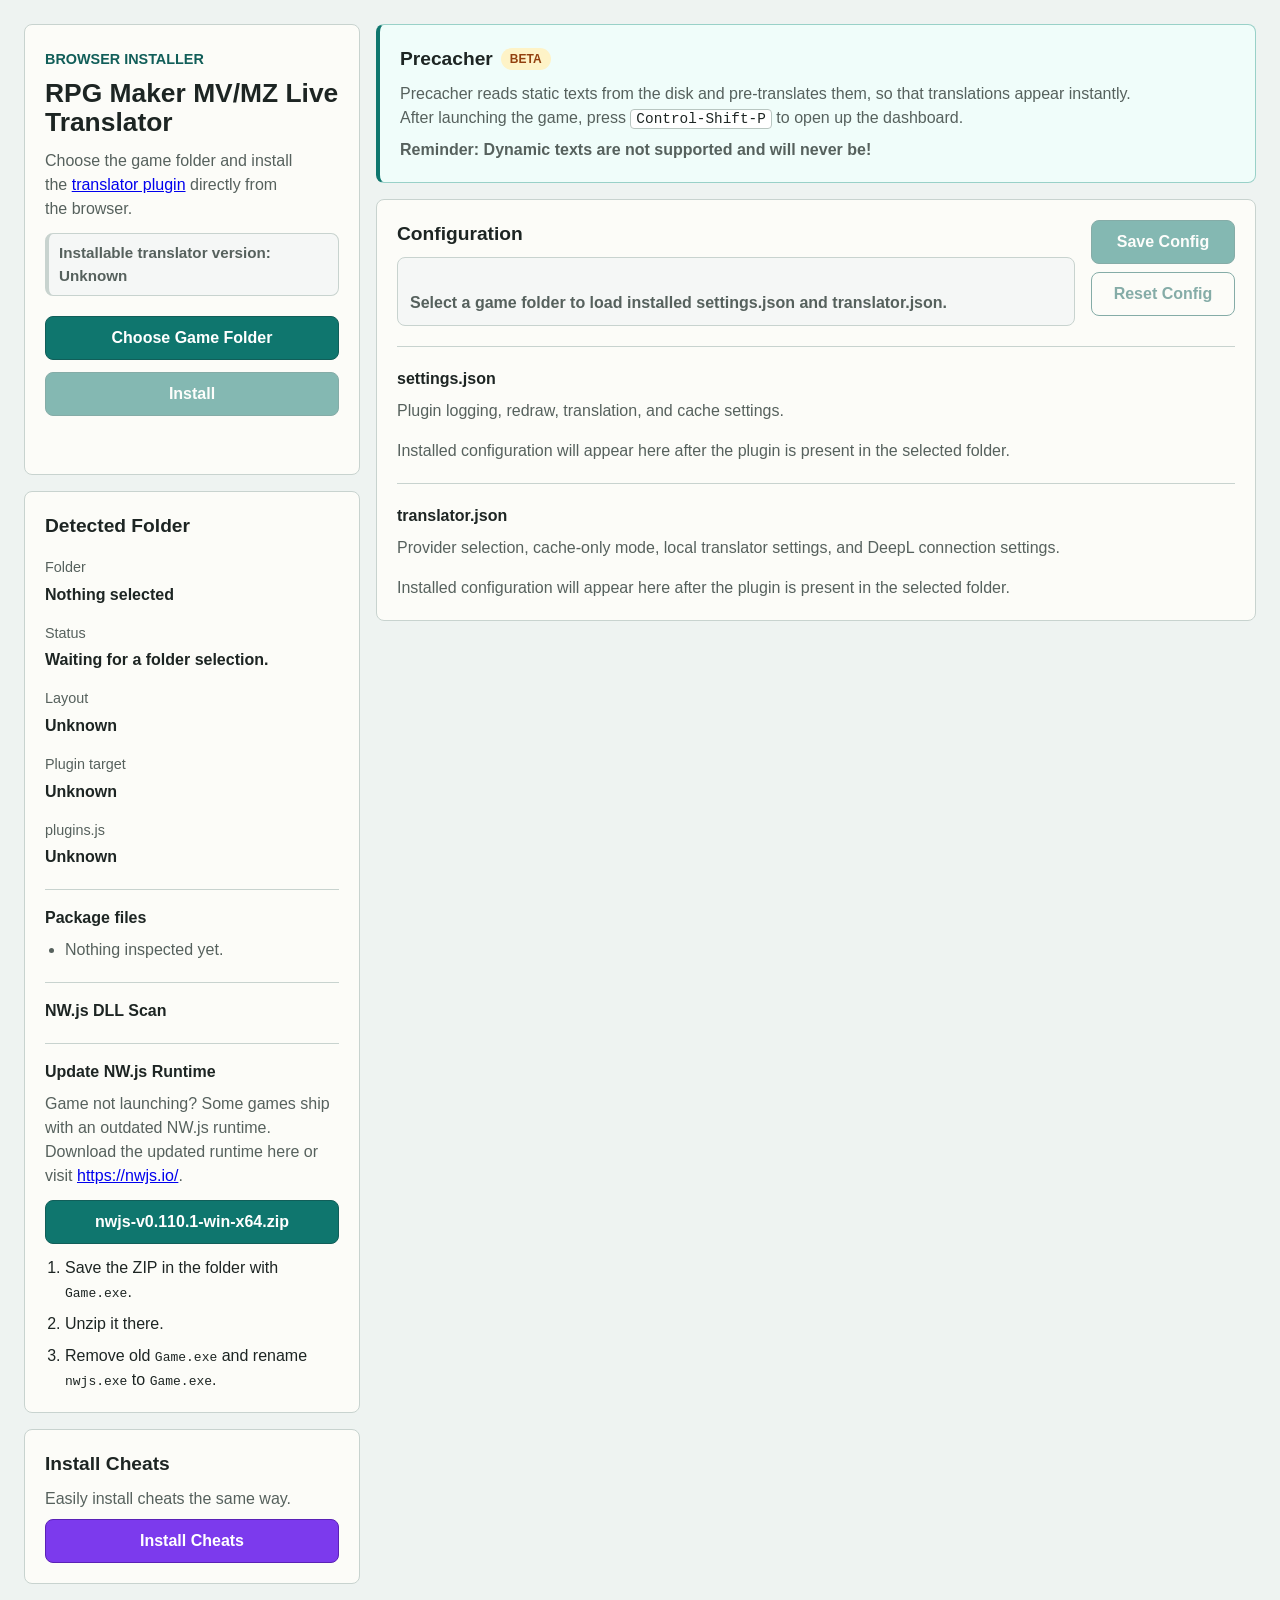
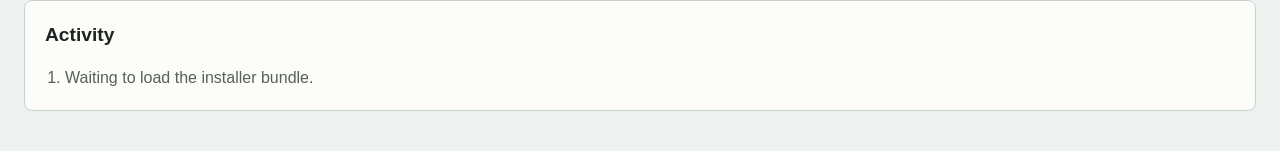
==== index.html @ 2a4865ad "better scanner panel, update descriptions" ====
<!doctype html>
<html lang="en">
  <head>
    <meta charset="utf-8">
    <meta name="viewport" content="width=device-width, initial-scale=1">
    <title data-i18n="document.title">RPG MV/MZ Live Translator Web Installer</title>
    <link rel="stylesheet" href="./styles.css">
  </head>
  <body>
    <main class="app-shell">
      <div class="layout-sidebar">
        <section class="panel primary-panel">
          <p class="eyebrow" data-i18n="page.eyebrow">Browser installer</p>
          <h1 data-i18n="page.heading">RPG Maker MV/MZ Live Translator</h1>
          <p class="intro" data-i18n-html="page.intro">
            Choose the game folder and install the
            <a
              href="https://github.com/nt7011/RPG-Maker-Live-Translator"
              target="_blank"
              rel="noopener noreferrer"
            >translator plugin</a>
            directly from the browser.
          </p>
          <p id="translator-version" class="version-note" aria-live="polite">Installable translator version: Unknown</p>
          <div class="actions">
            <button id="pick-folder-button" type="button" data-i18n="button.pickFolder" data-i18n-title="tooltip.pickFolderButton">Choose Game Folder</button>
            <button id="install-button" type="button" disabled data-i18n="button.install" data-i18n-title="tooltip.installButton">Install</button>
          </div>
          <p id="support-note" class="support-note"></p>
        </section>

        <section class="panel detected-panel">
          <h2 data-i18n="section.detectedFolder">Detected Folder</h2>
          <dl class="facts">
            <div>
              <dt data-i18n="folder.fieldName">Folder</dt>
              <dd id="folder-name">Nothing selected</dd>
            </div>
            <div>
              <dt data-i18n="folder.fieldStatus">Status</dt>
              <dd id="folder-status">Waiting for a folder selection.</dd>
            </div>
            <div>
              <dt data-i18n="folder.fieldLayout">Layout</dt>
              <dd id="folder-layout">Unknown</dd>
            </div>
            <div>
              <dt data-i18n="folder.fieldPluginTarget">Plugin target</dt>
              <dd id="plugin-target">Unknown</dd>
            </div>
            <div>
              <dt data-i18n="folder.fieldPluginsFile">plugins.js</dt>
              <dd id="plugins-file">Unknown</dd>
            </div>
          </dl>
          <div class="package-block">
            <h3 data-i18n="package.heading">Package files</h3>
            <ul id="package-list" class="package-list">
              <li data-i18n="package.noneInspected">Nothing inspected yet.</li>
            </ul>
          </div>
          <div class="package-block dll-scanner-block">
            <h3 data-i18n="scanner.heading">NW.js DLL Scan</h3>
            <div id="dll-scanner-view" class="scanner-view" aria-live="polite"></div>
          </div>
          <div class="package-block">
            <h3 data-i18n="download.heading">Update NW.js Runtime</h3>
            <p class="download-copy" data-i18n-html="download.copy">Game not launching? Some games ship with an outdated NW.js runtime. Download the updated runtime here or visit <a href="https://nwjs.io/" target="_blank" rel="noopener noreferrer">https://nwjs.io/</a>.</p>
            <p class="download-link">
              <a
                href="https://dl.nwjs.io/v0.110.1/nwjs-v0.110.1-win-x64.zip"
                target="_blank"
                rel="noopener noreferrer"
                data-i18n="download.link"
                data-i18n-title="tooltip.nwjsZipLink"
              >nwjs-v0.110.1-win-x64.zip</a>
            </p>
            <ol class="manual-steps">
              <li data-i18n-html="download.step1">Save the ZIP in the folder with <code>Game.exe</code>.</li>
              <li data-i18n="download.step2">Unzip it there.</li>
              <li data-i18n-html="download.step3">Remove old <code>Game.exe</code> and rename <code>nwjs.exe</code> to <code>Game.exe</code>.</li>
            </ol>
          </div>
        </section>

        <section class="panel cheats-panel" aria-labelledby="cheats-panel-heading">
          <h2 id="cheats-panel-heading" data-i18n="cheats.heading">Install Cheats</h2>
          <p data-i18n="cheats.copy">Easily install cheats the same way.</p>
          <p class="cheats-link">
            <a href="cheats/" data-i18n="cheats.link">Install Cheats</a>
          </p>
        </section>
      </div>

      <div class="layout-main">
        <section class="panel precacher-panel" aria-labelledby="precacher-panel-heading">
          <h2 id="precacher-panel-heading" class="precacher-panel-title">
            <span data-i18n="precacher.heading">Precacher</span>
            <span class="beta-pill" data-i18n="precacher.beta">Beta</span>
          </h2>
          <p data-i18n-html="precacher.description">Precacher reads static texts from the disk and pre-translates them, so that translations appear instantly.<br>After launching the game, press <code>Control-Shift-P</code> to open up the dashboard.</p>
          <p class="precacher-panel-warning" data-i18n="precacher.warning">Reminder: Dynamic texts are not supported and will never be!</p>
        </section>

        <section class="panel configuration-panel">
          <div class="section-heading">
            <div>
              <h2 data-i18n="section.configuration">Configuration</h2>
              <p id="config-alert" class="config-alert" role="alert"></p>
              <p id="config-status" class="section-note">
                Select a game folder to load installed settings.json and translator.json.
              </p>
            </div>
            <div class="config-actions">
              <button id="save-config-button" type="button" disabled data-i18n="button.saveConfig" data-i18n-title="tooltip.saveConfigButton">Save Config</button>
              <button id="reset-config-button" type="button" disabled data-i18n="button.resetConfig" data-i18n-title="tooltip.resetConfigButton">Reset Config</button>
            </div>
          </div>

          <section class="config-file-section" aria-labelledby="settings-config-heading">
            <h3 id="settings-config-heading">settings.json</h3>
            <p class="config-file-note" data-i18n="config.file.settings.note">Plugin logging, redraw, translation, and cache settings.</p>
            <div id="settings-config-fields" class="config-fields">
              <p class="config-empty" data-i18n="config.empty">Installed configuration will appear here after the plugin is present in the selected folder.</p>
            </div>
          </section>

          <section class="config-file-section" aria-labelledby="translator-config-heading">
            <h3 id="translator-config-heading">translator.json</h3>
            <p class="config-file-note" data-i18n="config.file.translator.note">Provider selection, cache-only mode, local translator settings, and DeepL connection settings.</p>
            <div id="translator-config-fields" class="config-fields">
              <p class="config-empty" data-i18n="config.empty">Installed configuration will appear here after the plugin is present in the selected folder.</p>
            </div>
          </section>
        </section>
      </div>

      <section class="panel activity-panel">
        <h2 data-i18n="section.activity">Activity</h2>
        <ol id="log-list" class="log-list">
          <li class="log-entry info" data-i18n="log.waitingForBundle">Waiting to load the installer bundle.</li>
        </ol>
      </section>
    </main>

    <script type="module" src="./app.mjs"></script>
  </body>
</html>
---- styles.css ----
* {
  box-sizing: border-box;
}

:root {
  color-scheme: light;
  --page-bg: #eef3f1;
  --panel-bg: #fcfcf8;
  --border: #c8d3cf;
  --text: #1d2523;
  --muted: #56615d;
  --accent: #0f766e;
  --accent-strong: #115e59;
  --warn: #b45309;
  --error: #b91c1c;
  --success: #15803d;
}

body {
  margin: 0;
  min-height: 100vh;
  background: var(--page-bg);
  color: var(--text);
  font-family: Inter, "Segoe UI", Arial, sans-serif;
  line-height: 1.5;
}

.app-shell {
  width: min(960px, calc(100vw - 32px));
  margin: 0 auto;
  padding: 24px 0 40px;
}

.layout-sidebar {
  min-width: 0;
}

.layout-main {
  min-width: 0;
}

.panel {
  background: var(--panel-bg);
  border: 1px solid var(--border);
  border-radius: 8px;
  padding: 20px;
}

.panel + .panel {
  margin-top: 16px;
}

.layout-sidebar + .panel {
  margin-top: 16px;
}

.layout-sidebar + .layout-main {
  margin-top: 16px;
}

.layout-main + .panel {
  margin-top: 16px;
}

.layout-main .panel + .panel {
  margin-top: 16px;
}

.primary-panel {
  padding-top: 24px;
}

.eyebrow {
  margin: 0 0 8px;
  color: var(--accent-strong);
  font-size: 0.9rem;
  font-weight: 700;
  text-transform: uppercase;
}

h1,
h2,
h3,
p,
dd {
  margin: 0;
}

h1 {
  font-size: clamp(1.8rem, 4vw, 2.5rem);
  line-height: 1.1;
}

h2 {
  font-size: 1.2rem;
}

h3 {
  font-size: 1rem;
  margin-bottom: 8px;
}

.intro {
  margin-top: 12px;
  color: var(--muted);
  max-width: 100%;
  text-wrap: pretty;
}

.version-note {
  display: block;
  width: 100%;
  max-width: 100%;
  margin-top: 12px;
  padding: 8px 10px;
  border: 1px solid var(--border);
  border-left-width: 4px;
  border-radius: 8px;
  background: #f5f7f6;
  color: var(--muted);
  font-size: 0.95rem;
  font-weight: 600;
  overflow-wrap: anywhere;
}

.version-note.is-neutral {
  border-color: var(--border);
  border-left-color: var(--accent);
  background: #f5f7f6;
  color: var(--muted);
}

.version-note.is-success {
  border-color: #86efac;
  border-left-color: var(--success);
  background: #f0fdf4;
  color: var(--success);
}

.version-note.is-warning {
  border-color: #fdba74;
  border-left-color: var(--warn);
  background: #fff7ed;
  color: var(--warn);
}

.actions {
  display: flex;
  flex-wrap: wrap;
  gap: 12px;
  margin-top: 20px;
}

.layout-sidebar .actions {
  flex-direction: column;
}

.layout-sidebar button,
.layout-sidebar .download-link a,
.layout-sidebar .cheats-link a {
  width: 100%;
}

button {
  min-height: 44px;
  padding: 0 16px;
  border: 1px solid var(--accent-strong);
  border-radius: 8px;
  background: var(--accent);
  color: #fff;
  font: inherit;
  font-weight: 700;
  cursor: pointer;
}

#reset-config-button {
  background: var(--panel-bg);
  color: var(--accent-strong);
}

button:hover:enabled,
button:focus-visible:enabled {
  background: var(--accent-strong);
}

#reset-config-button:hover:enabled,
#reset-config-button:focus-visible:enabled {
  color: #fff;
}

button:disabled {
  opacity: 0.5;
  cursor: not-allowed;
}

.support-note {
  min-height: 24px;
  margin-top: 14px;
  color: var(--muted);
}

.config-alert {
  display: none;
  margin-top: 8px;
  color: var(--error);
  font-weight: 600;
}

.config-alert.is-visible {
  display: block;
}

.facts {
  display: grid;
  grid-template-columns: repeat(auto-fit, minmax(220px, 1fr));
  gap: 16px;
  margin-top: 16px;
}

.facts dt {
  color: var(--muted);
  font-size: 0.9rem;
}

.facts dd {
  margin-top: 4px;
  font-weight: 600;
  overflow-wrap: anywhere;
}

.package-block {
  margin-top: 20px;
  padding-top: 16px;
  border-top: 1px solid var(--border);
}

.section-heading {
  display: flex;
  justify-content: space-between;
  gap: 16px;
  align-items: flex-start;
}

.section-heading > :first-child {
  flex: 1 1 auto;
  min-width: 0;
}

.config-actions {
  display: flex;
  flex-direction: column;
  gap: 8px;
  margin-left: auto;
  flex: 0 0 auto;
  min-width: 144px;
  align-self: flex-start;
}

.section-note {
  margin-top: 8px;
  padding: 10px 12px;
  border: 1px solid var(--border);
  border-radius: 8px;
  background: #f5f7f6;
  color: var(--muted);
  font-weight: 600;
  line-height: 1.45;
  white-space: pre-line;
}

.section-note.is-neutral {
  border-color: var(--border);
  background: #f5f7f6;
  color: var(--muted);
}

.section-note.is-warning {
  border-color: #fdba74;
  background: #fff7ed;
  color: var(--warn);
}

.section-note.is-warning.is-reinstall-save-reminder {
  border-color: #f59e0b;
  border-left: 6px solid #d97706;
  background: #fffbeb;
  box-shadow: 0 0 0 2px rgba(245, 158, 11, 0.22);
  color: #7c2d12;
}

.section-note.is-reinstall-save-reminder-flash {
  animation: config-save-reminder-flash 0.46s ease-in-out 2;
  transform-origin: center;
}

@keyframes config-save-reminder-flash {
  0%,
  100% {
    background: #fffbeb;
    box-shadow: 0 0 0 2px rgba(245, 158, 11, 0.22);
    transform: scale(1);
  }

  50% {
    background: #facc15;
    box-shadow: 0 0 0 6px rgba(217, 119, 6, 0.42);
    transform: scale(1.015);
  }
}

.section-note.is-error {
  border-color: #fca5a5;
  background: #fef2f2;
  color: var(--error);
}

.section-note.is-success {
  border-color: #86efac;
  background: #f0fdf4;
  color: var(--success);
}

.config-status-reminder {
  display: block;
  margin-top: 4px;
  color: #9a3412;
  font-weight: 800;
}

.config-file-section {
  margin-top: 20px;
  padding-top: 20px;
  border-top: 1px solid var(--border);
}

.config-file-note,
.config-empty {
  margin-top: 8px;
  color: var(--muted);
}

.config-fields {
  margin-top: 16px;
}

.precacher-panel {
  border: 1px solid #99d1c8;
  border-left: 4px solid var(--accent);
  background: #f0fdfa;
  color: var(--text);
}

.precacher-panel-title {
  display: flex;
  flex-wrap: wrap;
  gap: 8px;
  align-items: center;
  margin: 0 0 8px;
}

.beta-pill {
  display: inline-flex;
  align-items: center;
  min-height: 22px;
  padding: 2px 9px;
  border-radius: 999px;
  background: #fef3c7;
  color: #92400e;
  font-size: 0.75rem;
  font-weight: 800;
  line-height: 1;
  text-transform: uppercase;
}

.precacher-panel p {
  color: var(--muted);
}

.precacher-panel code {
  padding: 1px 5px;
  border: 1px solid #b8c6c1;
  border-radius: 4px;
  background: #fff;
  color: var(--text);
  font-family: ui-monospace, SFMono-Regular, Menlo, Consolas, monospace;
  font-size: 0.9em;
}

.precacher-panel-warning {
  margin-top: 8px;
  color: #7c2d12;
  font-weight: 800;
}

.config-fields.is-locked {
  opacity: 0.78;
}

.config-fields.is-locked input,
.config-fields.is-locked textarea {
  cursor: not-allowed;
}

.config-group + .config-group {
  margin-top: 20px;
}

.config-group-title {
  margin-bottom: 12px;
  text-transform: capitalize;
}

.config-group-note {
  margin-bottom: 12px;
  color: var(--muted);
  font-size: 0.95rem;
}

.config-field-grid {
  display: grid;
  grid-template-columns: repeat(auto-fit, minmax(240px, 1fr));
  gap: 12px;
}

@media (min-width: 760px) {
  .local-settings-grid {
    grid-template-columns: repeat(5, minmax(0, 1fr));
    align-items: start;
  }

  .local-settings-grid > .config-field {
    min-width: 0;
  }

  .local-settings-grid .config-field--settings-local-address,
  .local-settings-grid .config-field--settings-local-model {
    grid-column: span 2;
  }

  .local-settings-grid .config-field--settings-local-system-prompt {
    grid-column: 1 / -1;
  }

  .local-settings-grid .config-field--settings-local-system-prompt textarea {
    min-height: 144px;
  }
}

.config-toggle-grid {
  display: flex;
  flex-wrap: wrap;
  gap: 12px;
  align-items: flex-start;
}

.config-field {
  display: flex;
  flex-direction: column;
  gap: 8px;
}

.config-field.checkbox-field {
  width: fit-content;
  max-width: 34rem;
}

.config-field-description {
  color: var(--muted);
  font-size: 0.95rem;
}

.config-field-error {
  color: var(--error);
  font-size: 0.95rem;
}

.config-label,
.config-toggle-option,
.config-checkbox {
  font-weight: 600;
}

.config-label code,
.config-toggle-option code,
.config-checkbox code {
  font-family: ui-monospace, SFMono-Regular, Menlo, Consolas, monospace;
  overflow-wrap: anywhere;
}

.config-toggle-option,
.config-checkbox {
  display: flex;
  align-items: center;
  gap: 10px;
  min-height: 44px;
  width: fit-content;
}

.config-toggle-option code {
  white-space: nowrap;
  overflow-wrap: normal;
}

.config-toggle-option input,
.config-checkbox input {
  width: 18px;
  height: 18px;
  margin: 0;
}

.config-radio-group {
  display: flex;
  flex-wrap: wrap;
  gap: 12px;
}

.config-radio-option {
  display: inline-flex;
  align-items: center;
  gap: 10px;
  min-height: 44px;
  font-weight: 600;
}

.config-radio-option input {
  width: 18px;
  height: 18px;
  margin: 0;
}

.config-field input,
.config-field textarea {
  width: 100%;
  min-height: 44px;
  padding: 10px 12px;
  border: 1px solid var(--border);
  border-radius: 8px;
  background: #fff;
  color: var(--text);
  font: inherit;
}

.config-field textarea {
  min-height: 96px;
  resize: vertical;
}

.config-field input:focus,
.config-field textarea:focus {
  outline: 2px solid color-mix(in srgb, var(--accent) 40%, transparent);
  outline-offset: 1px;
}

.config-field input[aria-invalid="true"] {
  border-color: var(--error);
}

.package-list,
.scanner-list,
.log-list,
.manual-steps {
  margin: 0;
  padding-left: 20px;
}

.package-list,
.scanner-list {
  color: var(--muted);
}

.package-list li + li,
.scanner-list li + li,
.log-list li + li,
.manual-steps li + li {
  margin-top: 8px;
}

.scanner-status {
  margin-bottom: 0;
}

.scanner-details {
  margin-top: 8px;
  padding: 10px 12px;
  border: 1px solid var(--border);
  border-radius: 8px;
  background: #f5f7f6;
  color: var(--muted);
}

.scanner-details.is-success {
  border-color: #86efac;
  background: #f0fdf4;
}

.scanner-details.is-warning {
  border-color: #fdba74;
  background: #fff7ed;
}

.scanner-details summary,
.scanner-static-heading {
  color: var(--text);
  overflow-wrap: anywhere;
}

.scanner-details.is-success summary {
  cursor: pointer;
  color: var(--success);
}

.scanner-details.is-warning .scanner-static-heading,
.scanner-detected-warning {
  color: var(--warn);
}

.scanner-details[open] summary {
  margin-bottom: 8px;
}

.scanner-static-heading {
  margin-bottom: 8px;
}

.scanner-meta,
.scanner-detail-note,
.scanner-detected-warning {
  margin-bottom: 8px;
  font-size: 0.95rem;
}

.scanner-detected-warning {
}

.scanner-list {
  max-height: 260px;
  overflow: auto;
}

.scanner-entry {
  overflow-wrap: anywhere;
}

.scanner-entry.is-allowed {
  color: var(--success);
}

.scanner-entry.is-unknown {
  color: var(--warn);
}

.scanner-entry.is-error {
  color: var(--error);
}

.log-list {
  margin-top: 16px;
}

.log-entry.info {
  color: var(--muted);
}

.log-entry.warning {
  color: var(--warn);
}

.log-entry.error {
  color: var(--error);
}

.log-entry.success {
  color: var(--success);
}

.cheats-panel p {
  margin-top: 8px;
  color: var(--muted);
}

.cheats-link {
  margin-top: 16px;
}

.download-copy {
  margin-bottom: 12px;
  color: var(--muted);
}

.download-link {
  margin-bottom: 12px;
}

.download-link a,
.cheats-link a {
  display: inline-flex;
  align-items: center;
  justify-content: center;
  min-height: 44px;
  padding: 0 16px;
  border: 1px solid var(--accent-strong);
  border-radius: 8px;
  background: var(--accent);
  color: #fff;
  font-weight: 700;
  text-decoration: none;
}

.cheats-link a {
  border-color: #5b21b6;
  background: #7c3aed;
}

.download-link a:hover,
.download-link a:focus-visible,
.cheats-link a:hover,
.cheats-link a:focus-visible {
  background: var(--accent-strong);
}

.cheats-link a:hover,
.cheats-link a:focus-visible {
  background: #5b21b6;
}

@media (max-width: 640px) {
  .app-shell {
    width: min(100vw - 20px, 960px);
    padding-top: 12px;
  }

  .panel {
    padding: 16px;
  }

  .actions {
    flex-direction: column;
  }

  button {
    width: 100%;
  }

  .section-heading {
    flex-direction: column;
  }

  .config-actions {
    width: 100%;
    flex-direction: column;
  }

  .config-actions button {
    width: 100%;
  }

  .download-link a,
  .cheats-link a {
    width: 100%;
  }
}

@media (min-width: 1180px) {
  .app-shell {
    width: min(1400px, calc(100vw - 48px));
    display: grid;
    grid-template-columns: 336px minmax(0, 1fr);
    gap: 16px;
    align-items: stretch;
  }

  .app-shell > .layout-sidebar + .layout-main,
  .app-shell > .layout-main + .panel,
  .app-shell > .panel + .panel {
    margin-top: 0;
  }

  .layout-sidebar {
    display: flex;
    flex-direction: column;
    align-self: stretch;
  }

  .detected-panel {
    flex: 1 1 auto;
  }

  .layout-main {
    grid-column: 2;
    min-width: 0;
  }

  .configuration-panel {
    min-width: 0;
  }

  .activity-panel {
    grid-column: 1 / -1;
  }

  .layout-sidebar h1 {
    font-size: 1.65rem;
  }
}
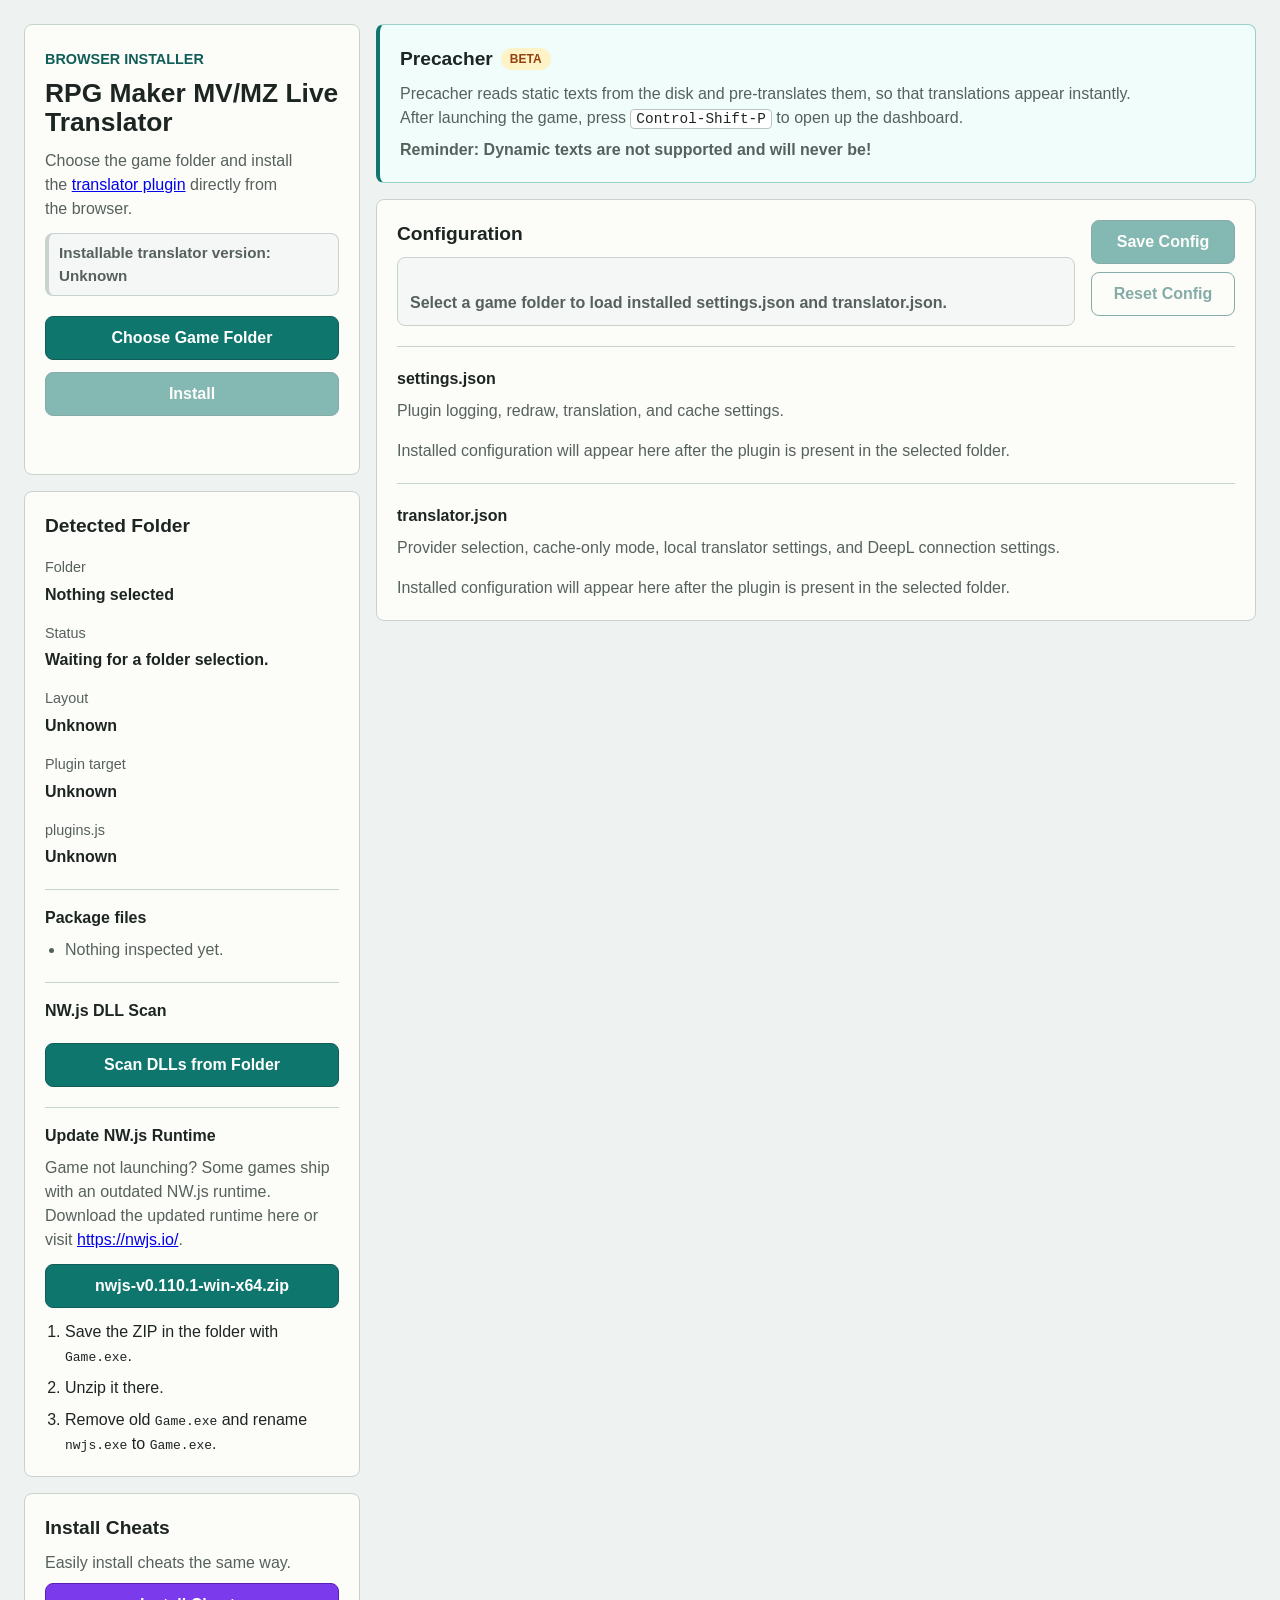
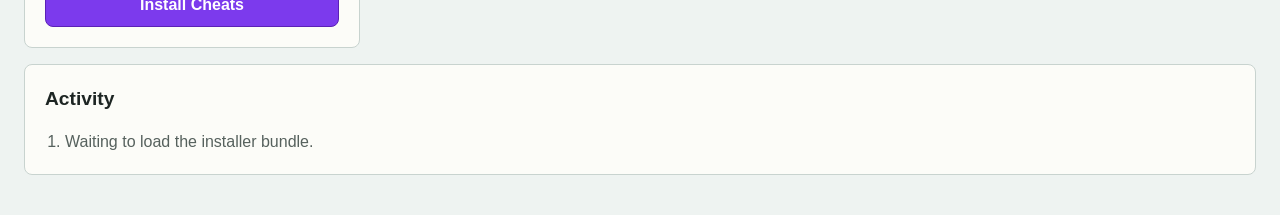
==== commit 9c763952: "allow scanning of DLL files via read-only path when main the file picker isn't filled" ====
--- a/index.html
+++ b/index.html
@@ -62,6 +62,8 @@
           <div class="package-block dll-scanner-block">
             <h3 data-i18n="scanner.heading">NW.js DLL Scan</h3>
             <div id="dll-scanner-view" class="scanner-view" aria-live="polite"></div>
+            <button id="scan-dll-folder-button" class="scanner-action-button" type="button" data-i18n="button.scanDllFolder" data-i18n-title="tooltip.scanDllFolderButton">Scan DLLs from Folder</button>
+            <input id="scan-dll-folder-input" class="visually-hidden" type="file" webkitdirectory multiple>
           </div>
           <div class="package-block">
             <h3 data-i18n="download.heading">Update NW.js Runtime</h3>
--- a/styles.css
+++ b/styles.css
@@ -193,6 +193,18 @@
   cursor: not-allowed;
 }
 
+.visually-hidden {
+  position: absolute;
+  width: 1px;
+  height: 1px;
+  padding: 0;
+  margin: -1px;
+  border: 0;
+  overflow: hidden;
+  clip: rect(0 0 0 0);
+  white-space: nowrap;
+}
+
 .support-note {
   min-height: 24px;
   margin-top: 14px;
@@ -577,6 +589,10 @@
 
 .scanner-status {
   margin-bottom: 0;
+}
+
+.scanner-action-button {
+  margin-top: 12px;
 }
 
 .scanner-details {
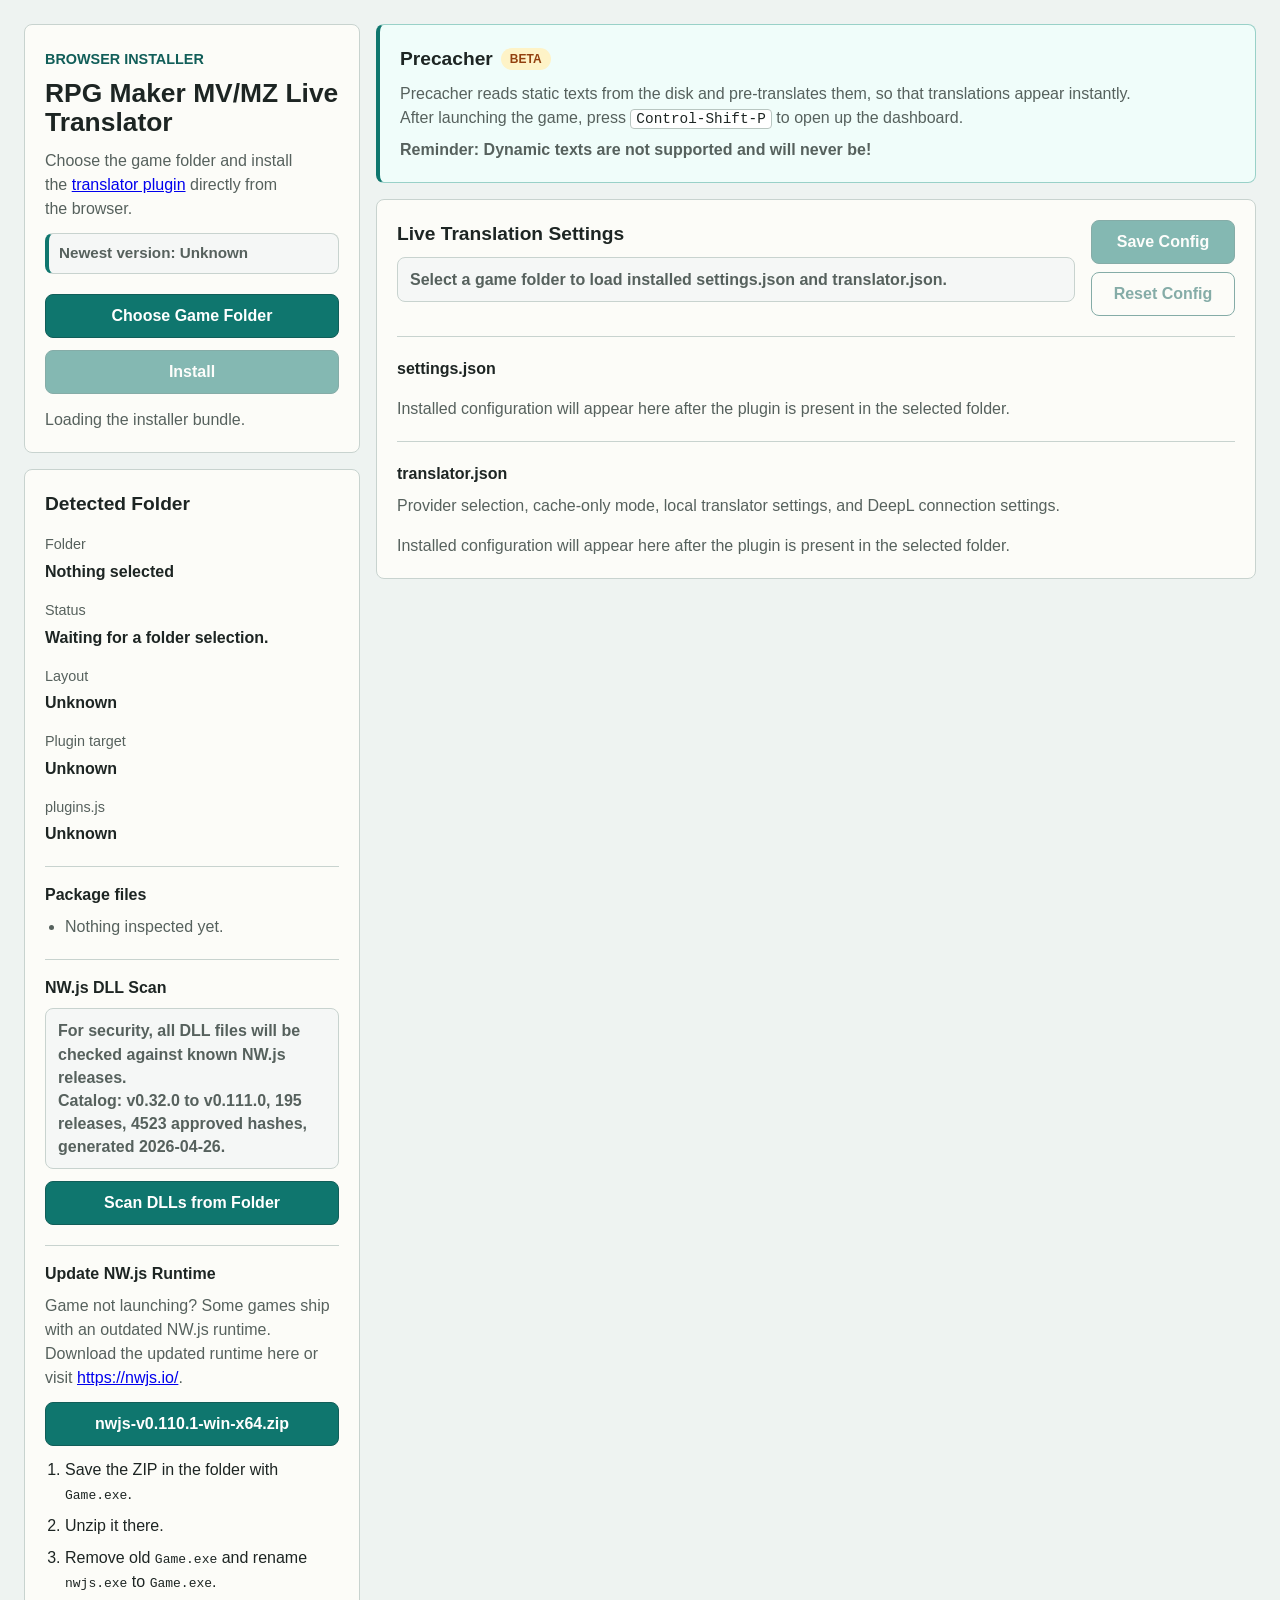
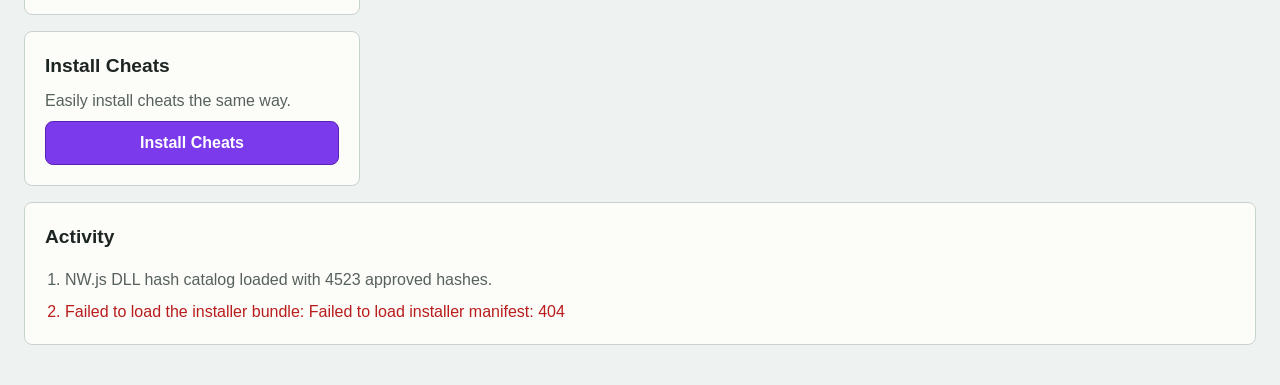
==== commit 3e6b9b86: "add checkUpdates checkbox" ====
--- a/index.html
+++ b/index.html
@@ -121,7 +121,6 @@
 
           <section class="config-file-section" aria-labelledby="settings-config-heading">
             <h3 id="settings-config-heading">settings.json</h3>
-            <p class="config-file-note" data-i18n="config.file.settings.note">Plugin logging, redraw, translation, and cache settings.</p>
             <div id="settings-config-fields" class="config-fields">
               <p class="config-empty" data-i18n="config.empty">Installed configuration will appear here after the plugin is present in the selected folder.</p>
             </div>
--- a/styles.css
+++ b/styles.css
@@ -476,6 +476,11 @@
   max-width: 34rem;
 }
 
+.config-field.checkbox-field.config-field--checkupdates {
+  flex: 1 1 100%;
+  max-width: none;
+}
+
 .config-field-description {
   color: var(--muted);
   font-size: 0.95rem;
@@ -563,8 +568,39 @@
   outline-offset: 1px;
 }
 
-.config-field input[aria-invalid="true"] {
+.config-field input[aria-invalid="true"],
+.config-field textarea[aria-invalid="true"] {
   border-color: var(--error);
+}
+
+.config-regex-editor {
+  margin-top: 12px;
+}
+
+.config-regex-editor textarea {
+  min-height: 132px;
+  font-family: ui-monospace, SFMono-Regular, Menlo, Consolas, monospace;
+  font-size: 0.95rem;
+}
+
+.config-regex-feedback {
+  min-height: 1.3em;
+}
+
+.config-regex-summary {
+  color: var(--muted);
+  font-size: 0.95rem;
+}
+
+.config-regex-error-list {
+  margin: 0;
+  padding-left: 20px;
+  color: var(--error);
+  font-size: 0.95rem;
+}
+
+.config-regex-error-list li + li {
+  margin-top: 4px;
 }
 
 .package-list,
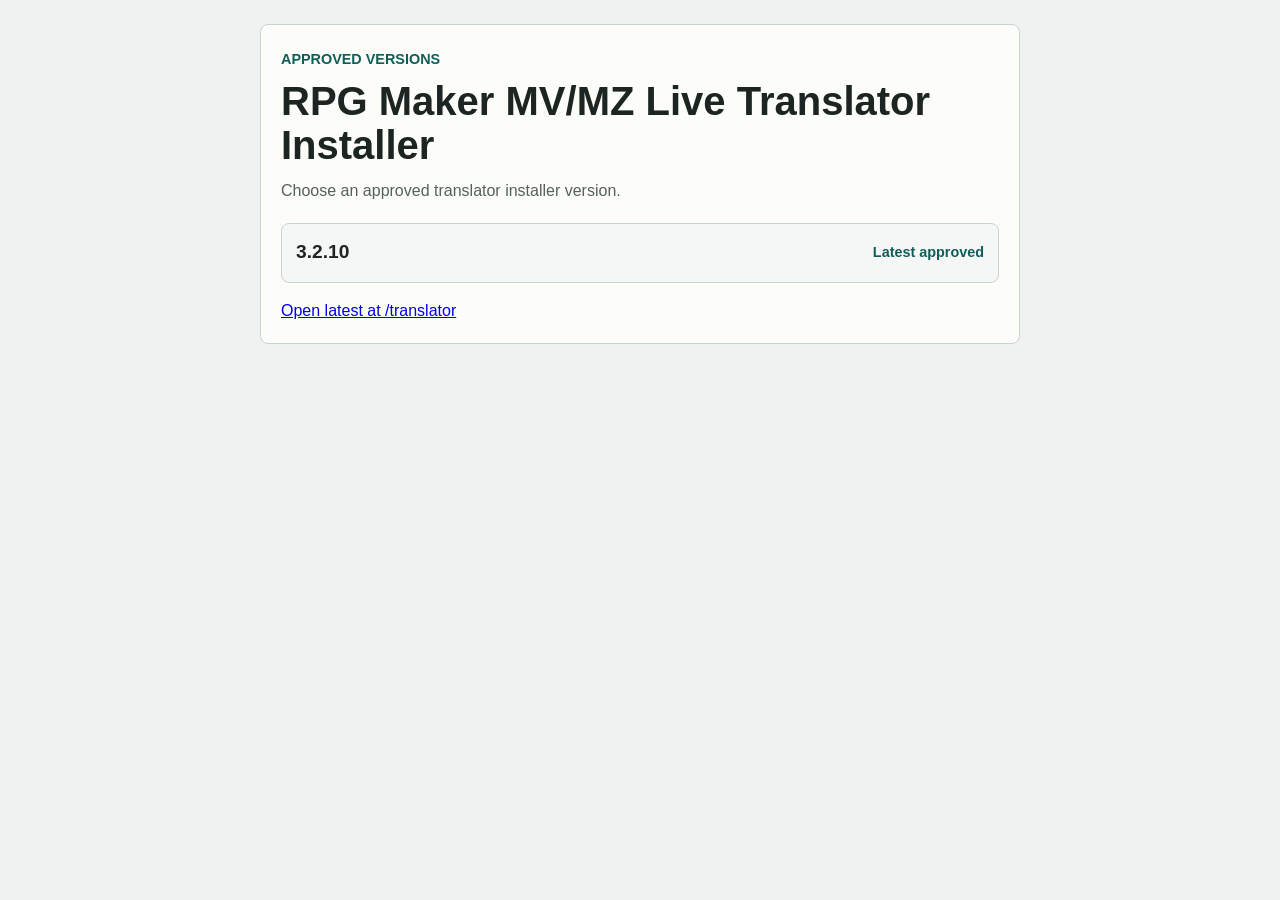
==== commit 48019b4c: "initial restructuring" ====
--- a/index.html
+++ b/index.html
@@ -3,147 +3,27 @@
   <head>
     <meta charset="utf-8">
     <meta name="viewport" content="width=device-width, initial-scale=1">
-    <title data-i18n="document.title">RPG MV/MZ Live Translator Web Installer</title>
+    <title>RPG MV/MZ Live Translator Installer Versions</title>
     <link rel="stylesheet" href="./styles.css">
   </head>
   <body>
-    <main class="app-shell">
-      <div class="layout-sidebar">
-        <section class="panel primary-panel">
-          <p class="eyebrow" data-i18n="page.eyebrow">Browser installer</p>
-          <h1 data-i18n="page.heading">RPG Maker MV/MZ Live Translator</h1>
-          <p class="intro" data-i18n-html="page.intro">
-            Choose the game folder and install the
-            <a
-              href="https://github.com/nt7011/RPG-Maker-Live-Translator"
-              target="_blank"
-              rel="noopener noreferrer"
-            >translator plugin</a>
-            directly from the browser.
-          </p>
-          <p id="translator-version" class="version-note" aria-live="polite">Installable translator version: Unknown</p>
-          <div class="actions">
-            <button id="pick-folder-button" type="button" data-i18n="button.pickFolder" data-i18n-title="tooltip.pickFolderButton">Choose Game Folder</button>
-            <button id="install-button" type="button" disabled data-i18n="button.install" data-i18n-title="tooltip.installButton">Install</button>
-          </div>
-          <p id="support-note" class="support-note"></p>
-        </section>
-
-        <section class="panel detected-panel">
-          <h2 data-i18n="section.detectedFolder">Detected Folder</h2>
-          <dl class="facts">
-            <div>
-              <dt data-i18n="folder.fieldName">Folder</dt>
-              <dd id="folder-name">Nothing selected</dd>
-            </div>
-            <div>
-              <dt data-i18n="folder.fieldStatus">Status</dt>
-              <dd id="folder-status">Waiting for a folder selection.</dd>
-            </div>
-            <div>
-              <dt data-i18n="folder.fieldLayout">Layout</dt>
-              <dd id="folder-layout">Unknown</dd>
-            </div>
-            <div>
-              <dt data-i18n="folder.fieldPluginTarget">Plugin target</dt>
-              <dd id="plugin-target">Unknown</dd>
-            </div>
-            <div>
-              <dt data-i18n="folder.fieldPluginsFile">plugins.js</dt>
-              <dd id="plugins-file">Unknown</dd>
-            </div>
-          </dl>
-          <div class="package-block">
-            <h3 data-i18n="package.heading">Package files</h3>
-            <ul id="package-list" class="package-list">
-              <li data-i18n="package.noneInspected">Nothing inspected yet.</li>
-            </ul>
-          </div>
-          <div class="package-block dll-scanner-block">
-            <h3 data-i18n="scanner.heading">NW.js DLL Scan</h3>
-            <div id="dll-scanner-view" class="scanner-view" aria-live="polite"></div>
-            <button id="scan-dll-folder-button" class="scanner-action-button" type="button" data-i18n="button.scanDllFolder" data-i18n-title="tooltip.scanDllFolderButton">Scan DLLs from Folder</button>
-            <input id="scan-dll-folder-input" class="visually-hidden" type="file" webkitdirectory multiple>
-          </div>
-          <div class="package-block">
-            <h3 data-i18n="download.heading">Update NW.js Runtime</h3>
-            <p class="download-copy" data-i18n-html="download.copy">Game not launching? Some games ship with an outdated NW.js runtime. Download the updated runtime here or visit <a href="https://nwjs.io/" target="_blank" rel="noopener noreferrer">https://nwjs.io/</a>.</p>
-            <p class="download-link">
-              <a
-                href="https://dl.nwjs.io/v0.110.1/nwjs-v0.110.1-win-x64.zip"
-                target="_blank"
-                rel="noopener noreferrer"
-                data-i18n="download.link"
-                data-i18n-title="tooltip.nwjsZipLink"
-              >nwjs-v0.110.1-win-x64.zip</a>
-            </p>
-            <ol class="manual-steps">
-              <li data-i18n-html="download.step1">Save the ZIP in the folder with <code>Game.exe</code>.</li>
-              <li data-i18n="download.step2">Unzip it there.</li>
-              <li data-i18n-html="download.step3">Remove old <code>Game.exe</code> and rename <code>nwjs.exe</code> to <code>Game.exe</code>.</li>
-            </ol>
-          </div>
-        </section>
-
-        <section class="panel cheats-panel" aria-labelledby="cheats-panel-heading">
-          <h2 id="cheats-panel-heading" data-i18n="cheats.heading">Install Cheats</h2>
-          <p data-i18n="cheats.copy">Easily install cheats the same way.</p>
-          <p class="cheats-link">
-            <a href="cheats/" data-i18n="cheats.link">Install Cheats</a>
-          </p>
-        </section>
-      </div>
-
-      <div class="layout-main">
-        <section class="panel precacher-panel" aria-labelledby="precacher-panel-heading">
-          <h2 id="precacher-panel-heading" class="precacher-panel-title">
-            <span data-i18n="precacher.heading">Precacher</span>
-            <span class="beta-pill" data-i18n="precacher.beta">Beta</span>
-          </h2>
-          <p data-i18n-html="precacher.description">Precacher reads static texts from the disk and pre-translates them, so that translations appear instantly.<br>After launching the game, press <code>Control-Shift-P</code> to open up the dashboard.</p>
-          <p class="precacher-panel-warning" data-i18n="precacher.warning">Reminder: Dynamic texts are not supported and will never be!</p>
-        </section>
-
-        <section class="panel configuration-panel">
-          <div class="section-heading">
-            <div>
-              <h2 data-i18n="section.configuration">Configuration</h2>
-              <p id="config-alert" class="config-alert" role="alert"></p>
-              <p id="config-status" class="section-note">
-                Select a game folder to load installed settings.json and translator.json.
-              </p>
-            </div>
-            <div class="config-actions">
-              <button id="save-config-button" type="button" disabled data-i18n="button.saveConfig" data-i18n-title="tooltip.saveConfigButton">Save Config</button>
-              <button id="reset-config-button" type="button" disabled data-i18n="button.resetConfig" data-i18n-title="tooltip.resetConfigButton">Reset Config</button>
-            </div>
-          </div>
-
-          <section class="config-file-section" aria-labelledby="settings-config-heading">
-            <h3 id="settings-config-heading">settings.json</h3>
-            <div id="settings-config-fields" class="config-fields">
-              <p class="config-empty" data-i18n="config.empty">Installed configuration will appear here after the plugin is present in the selected folder.</p>
-            </div>
-          </section>
-
-          <section class="config-file-section" aria-labelledby="translator-config-heading">
-            <h3 id="translator-config-heading">translator.json</h3>
-            <p class="config-file-note" data-i18n="config.file.translator.note">Provider selection, cache-only mode, local translator settings, and DeepL connection settings.</p>
-            <div id="translator-config-fields" class="config-fields">
-              <p class="config-empty" data-i18n="config.empty">Installed configuration will appear here after the plugin is present in the selected folder.</p>
-            </div>
-          </section>
-        </section>
-      </div>
-
-      <section class="panel activity-panel">
-        <h2 data-i18n="section.activity">Activity</h2>
-        <ol id="log-list" class="log-list">
-          <li class="log-entry info" data-i18n="log.waitingForBundle">Waiting to load the installer bundle.</li>
-        </ol>
+    <main class="app-shell version-index-shell">
+      <section class="panel version-index-panel">
+        <p class="eyebrow">Approved versions</p>
+        <h1>RPG Maker MV/MZ Live Translator Installer</h1>
+        <p class="intro">Choose an approved translator installer version.</p>
+        <ul class="version-index-list" aria-label="Approved translator installer versions">
+          <li>
+            <a class="version-index-link" href="translator/3.2.10/">
+              <span class="version-index-version">3.2.10</span>
+              <span class="version-index-meta">Latest approved</span>
+            </a>
+          </li>
+        </ul>
+        <p class="version-index-alias">
+          <a href="translator/">Open latest at /translator</a>
+        </p>
       </section>
     </main>
-
-    <script type="module" src="./app.mjs"></script>
   </body>
 </html>
--- a/styles.css
+++ b/styles.css
@@ -142,6 +142,59 @@
   border-left-color: var(--warn);
   background: #fff7ed;
   color: var(--warn);
+}
+
+.version-index-shell {
+  width: min(760px, calc(100vw - 32px));
+}
+
+.version-index-panel {
+  padding-top: 24px;
+}
+
+.version-index-list {
+  display: grid;
+  gap: 12px;
+  margin: 20px 0 0;
+  padding: 0;
+  list-style: none;
+}
+
+.version-index-link {
+  display: grid;
+  grid-template-columns: minmax(0, 1fr) auto;
+  gap: 12px;
+  align-items: center;
+  min-height: 60px;
+  padding: 12px 14px;
+  border: 1px solid var(--border);
+  border-radius: 8px;
+  background: #f5f7f6;
+  color: var(--text);
+  text-decoration: none;
+}
+
+.version-index-link:hover,
+.version-index-link:focus-visible {
+  border-color: var(--accent-strong);
+  outline: none;
+}
+
+.version-index-version {
+  font-size: 1.2rem;
+  font-weight: 800;
+}
+
+.version-index-meta {
+  color: var(--accent-strong);
+  font-size: 0.9rem;
+  font-weight: 700;
+  text-align: right;
+}
+
+.version-index-alias {
+  margin-top: 16px;
+  color: var(--muted);
 }
 
 .actions {
@@ -785,6 +838,14 @@
     padding: 16px;
   }
 
+  .version-index-link {
+    grid-template-columns: 1fr;
+  }
+
+  .version-index-meta {
+    text-align: left;
+  }
+
   .actions {
     flex-direction: column;
   }
@@ -853,4 +914,9 @@
   .layout-sidebar h1 {
     font-size: 1.65rem;
   }
-}
+
+  .version-index-shell {
+    display: block;
+    width: min(760px, calc(100vw - 48px));
+  }
+}
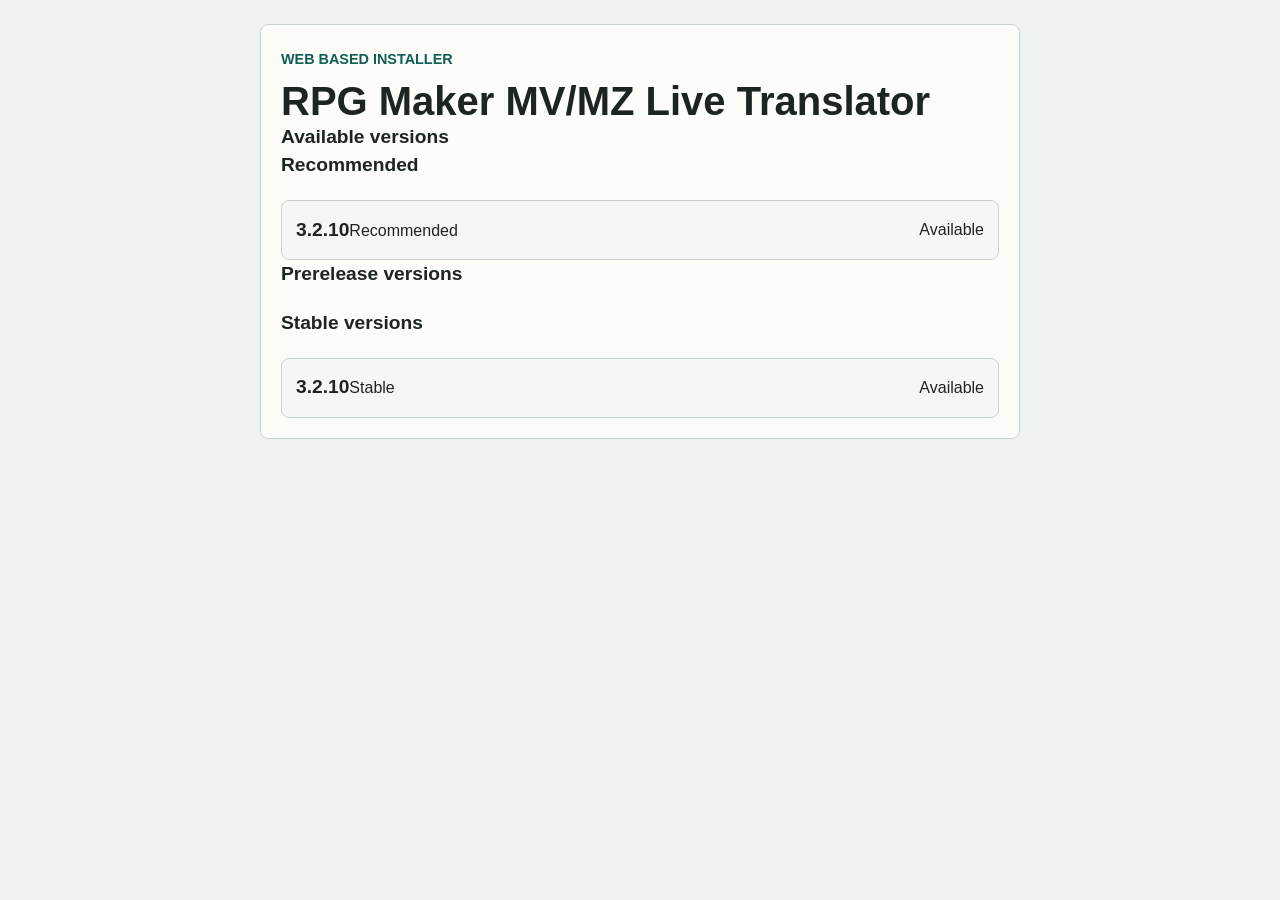
==== commit 9ace5195: "dynamically avail the versions" ====
--- a/index.html
+++ b/index.html
@@ -9,21 +9,12 @@
   <body>
     <main class="app-shell version-index-shell">
       <section class="panel version-index-panel">
-        <p class="eyebrow">Approved versions</p>
-        <h1>RPG Maker MV/MZ Live Translator Installer</h1>
-        <p class="intro">Choose an approved translator installer version.</p>
-        <ul class="version-index-list" aria-label="Approved translator installer versions">
-          <li>
-            <a class="version-index-link" href="translator/3.2.10/">
-              <span class="version-index-version">3.2.10</span>
-              <span class="version-index-meta">Latest approved</span>
-            </a>
-          </li>
-        </ul>
-        <p class="version-index-alias">
-          <a href="translator/">Open latest at /translator</a>
-        </p>
+        <p class="eyebrow" data-version-i18n="page.eyebrow">Web based installer</p>
+        <h1 data-version-i18n="page.heading">RPG Maker MV/MZ Live Translator</h1>
+        <h2 class="version-index-heading" data-version-i18n="versions.heading">Available versions</h2>
+        <div id="version-index-sections" class="version-index-sections"></div>
       </section>
     </main>
+    <script type="module" src="./version-index.mjs"></script>
   </body>
 </html>
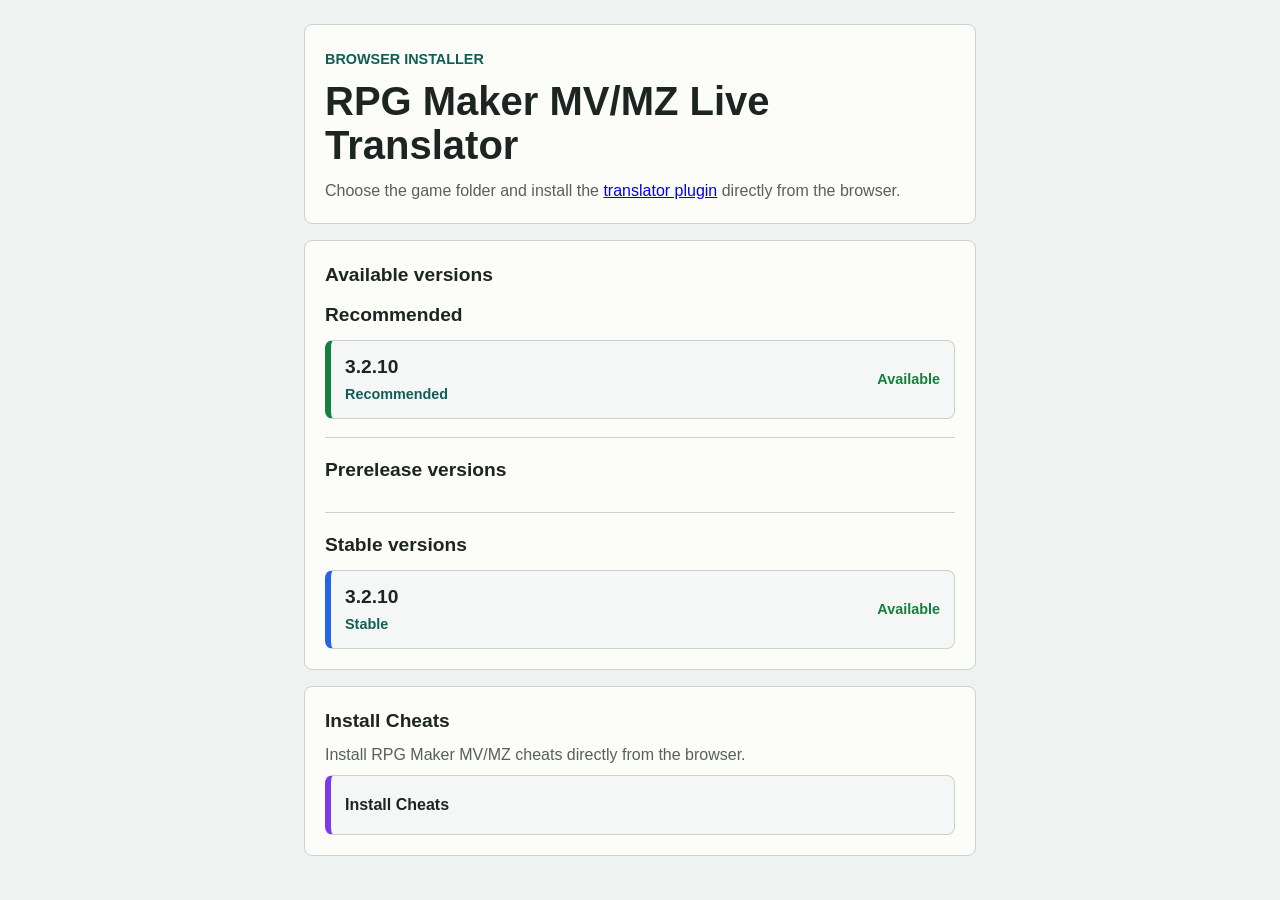
==== commit d1aa4189: "beautify the main page and add a panel for cheats" ====
--- a/index.html
+++ b/index.html
@@ -8,11 +8,31 @@
   </head>
   <body>
     <main class="app-shell version-index-shell">
-      <section class="panel version-index-panel">
-        <p class="eyebrow" data-version-i18n="page.eyebrow">Web based installer</p>
+      <section class="panel primary-panel">
+        <p class="eyebrow" data-version-i18n="page.eyebrow">Browser installer</p>
         <h1 data-version-i18n="page.heading">RPG Maker MV/MZ Live Translator</h1>
+        <p class="intro" data-version-i18n-html="page.intro">
+          Choose the game folder and install the
+          <a
+            href="https://github.com/nt7011/RPG-Maker-Live-Translator"
+            target="_blank"
+            rel="noopener noreferrer"
+          >translator plugin</a>
+          directly from the browser.
+        </p>
+      </section>
+
+      <section class="panel version-index-content" aria-labelledby="version-index-heading">
         <h2 class="version-index-heading" data-version-i18n="versions.heading">Available versions</h2>
         <div id="version-index-sections" class="version-index-sections"></div>
+      </section>
+
+      <section class="panel cheats-panel" aria-labelledby="cheats-panel-heading">
+        <h2 id="cheats-panel-heading" data-version-i18n="cheats.heading">Install Cheats</h2>
+        <p data-version-i18n="cheats.copy">Install RPG Maker MV/MZ cheats directly from the browser.</p>
+        <p class="cheats-link">
+          <a href="./cheats/" data-version-i18n="cheats.link">Install Cheats</a>
+        </p>
       </section>
     </main>
     <script type="module" src="./version-index.mjs"></script>
--- a/styles.css
+++ b/styles.css
@@ -14,6 +14,8 @@
   --warn: #b45309;
   --error: #b91c1c;
   --success: #15803d;
+  --prerelease: #db2777;
+  --stable: #2563eb;
 }
 
 body {
@@ -144,18 +146,28 @@
   color: var(--warn);
 }
 
+.version-index-heading {
+  margin: 0;
+}
+
 .version-index-shell {
-  width: min(760px, calc(100vw - 32px));
-}
-
-.version-index-panel {
-  padding-top: 24px;
+  width: min(672px, calc(100vw - 32px));
+}
+
+.version-index-sections {
+  margin-top: 12px;
+}
+
+.version-index-section + .version-index-section {
+  margin-top: 18px;
+  padding-top: 18px;
+  border-top: 1px solid var(--border);
 }
 
 .version-index-list {
   display: grid;
   gap: 12px;
-  margin: 20px 0 0;
+  margin: 10px 0 0;
   padding: 0;
   list-style: none;
 }
@@ -168,33 +180,98 @@
   min-height: 60px;
   padding: 12px 14px;
   border: 1px solid var(--border);
+  border-left-width: 6px;
   border-radius: 8px;
   background: #f5f7f6;
   color: var(--text);
   text-decoration: none;
 }
 
-.version-index-link:hover,
-.version-index-link:focus-visible {
+.version-index-link:not(.is-unavailable):hover,
+.version-index-link:not(.is-unavailable):focus-visible {
   border-color: var(--accent-strong);
   outline: none;
+}
+
+.version-index-link.is-unavailable {
+  background: #eef0ee;
+  color: var(--muted);
+  cursor: not-allowed;
+  opacity: 0.72;
+}
+
+.version-index-link.is-category-recommended,
+.version-index-link.is-category-recommended:not(.is-unavailable):hover,
+.version-index-link.is-category-recommended:not(.is-unavailable):focus-visible {
+  border-left-color: var(--success);
+}
+
+.version-index-link.is-category-recommendedBeta,
+.version-index-link.is-category-recommendedBeta:not(.is-unavailable):hover,
+.version-index-link.is-category-recommendedBeta:not(.is-unavailable):focus-visible,
+.version-index-link.is-category-prerelease,
+.version-index-link.is-category-prerelease:not(.is-unavailable):hover,
+.version-index-link.is-category-prerelease:not(.is-unavailable):focus-visible {
+  border-left-color: var(--prerelease);
+}
+
+.version-index-link.is-category-stable,
+.version-index-link.is-category-stable:not(.is-unavailable):hover,
+.version-index-link.is-category-stable:not(.is-unavailable):focus-visible {
+  border-left-color: var(--stable);
+}
+
+.cheats-panel .cheats-link a {
+  display: grid;
+  grid-template-columns: minmax(0, 1fr);
+  justify-content: start;
+  width: 100%;
+  min-height: 60px;
+  padding: 12px 14px;
+  border-color: var(--border);
+  border-left-width: 6px;
+  border-left-color: #7c3aed;
+  background: #f5f7f6;
+  color: var(--text);
+}
+
+.cheats-panel .cheats-link a:hover,
+.cheats-panel .cheats-link a:focus-visible {
+  border-color: var(--accent-strong);
+  border-left-color: #7c3aed;
+  background: #f5f7f6;
+  color: var(--text);
+}
+
+.version-index-main {
+  display: grid;
+  gap: 2px;
+  min-width: 0;
 }
 
 .version-index-version {
   font-size: 1.2rem;
   font-weight: 800;
-}
-
-.version-index-meta {
+  overflow-wrap: anywhere;
+}
+
+.version-index-categories,
+.version-index-availability {
   color: var(--accent-strong);
   font-size: 0.9rem;
   font-weight: 700;
+}
+
+.version-index-availability {
   text-align: right;
 }
 
-.version-index-alias {
-  margin-top: 16px;
-  color: var(--muted);
+.version-index-availability.is-available {
+  color: var(--success);
+}
+
+.version-index-availability.is-unavailable {
+  color: var(--warn);
 }
 
 .actions {
@@ -834,16 +911,12 @@
     padding-top: 12px;
   }
 
+  .version-index-shell {
+    width: min(672px, calc(100vw - 20px));
+  }
+
   .panel {
     padding: 16px;
-  }
-
-  .version-index-link {
-    grid-template-columns: 1fr;
-  }
-
-  .version-index-meta {
-    text-align: left;
   }
 
   .actions {
@@ -917,6 +990,10 @@
 
   .version-index-shell {
     display: block;
-    width: min(760px, calc(100vw - 48px));
-  }
-}
+    width: min(672px, calc(100vw - 48px));
+  }
+
+  .version-index-shell > .panel + .panel {
+    margin-top: 16px;
+  }
+}
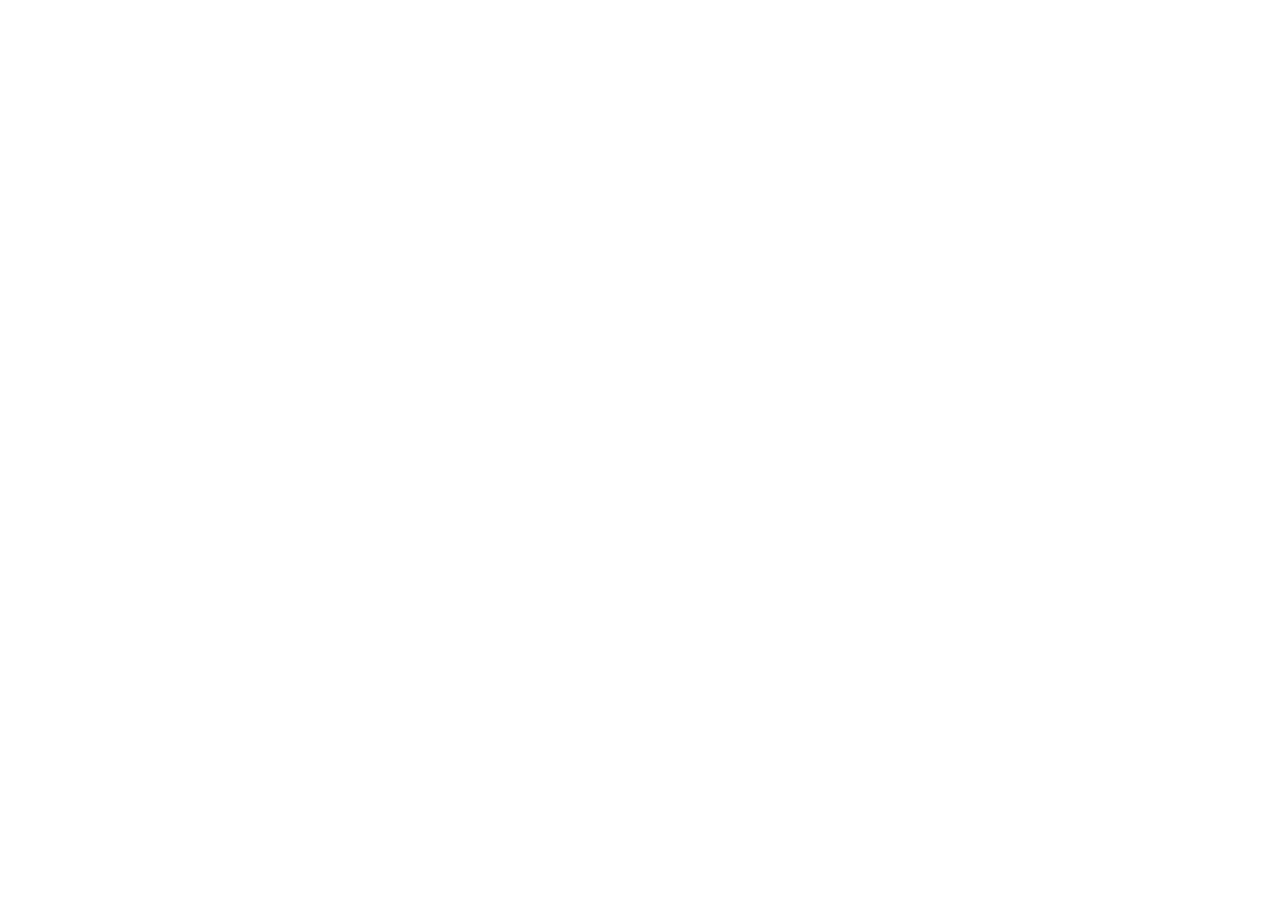
==== commit 9c4bb4ce: "redirect to cloudflare pages" ====
--- a/index.html
+++ b/index.html
@@ -3,38 +3,31 @@
   <head>
     <meta charset="utf-8">
     <meta name="viewport" content="width=device-width, initial-scale=1">
-    <title>RPG MV/MZ Live Translator Installer Versions</title>
-    <link rel="stylesheet" href="./styles.css">
+    <meta name="robots" content="noindex, follow">
+    <link rel="canonical" href="https://rmlt.pages.dev/">
+    <meta http-equiv="refresh" content="0; url=https://rmlt.pages.dev/">
+    <title>Redirecting...</title>
+    <script>
+      (function () {
+        var target = "https://rmlt.pages.dev" + window.location.pathname + window.location.search + window.location.hash;
+        var link = document.getElementById("redirect-link");
+        if (link) {
+          link.href = target;
+          link.textContent = target;
+        }
+        window.location.replace(target);
+      }());
+    </script>
+    <style>
+      body { margin: 0; min-height: 100vh; display: grid; place-items: center; font: 16px/1.5 system-ui, sans-serif; color: #172033; background: #f8fafc; }
+      main { width: min(560px, calc(100vw - 32px)); }
+      a { color: #2563eb; overflow-wrap: anywhere; }
+    </style>
   </head>
   <body>
-    <main class="app-shell version-index-shell">
-      <section class="panel primary-panel">
-        <p class="eyebrow" data-version-i18n="page.eyebrow">Browser installer</p>
-        <h1 data-version-i18n="page.heading">RPG Maker MV/MZ Live Translator</h1>
-        <p class="intro" data-version-i18n-html="page.intro">
-          Choose the game folder and install the
-          <a
-            href="https://github.com/nt7011/RPG-Maker-Live-Translator"
-            target="_blank"
-            rel="noopener noreferrer"
-          >translator plugin</a>
-          directly from the browser.
-        </p>
-      </section>
-
-      <section class="panel version-index-content" aria-labelledby="version-index-heading">
-        <h2 class="version-index-heading" data-version-i18n="versions.heading">Available versions</h2>
-        <div id="version-index-sections" class="version-index-sections"></div>
-      </section>
-
-      <section class="panel cheats-panel" aria-labelledby="cheats-panel-heading">
-        <h2 id="cheats-panel-heading" data-version-i18n="cheats.heading">Install Cheats</h2>
-        <p data-version-i18n="cheats.copy">Install RPG Maker MV/MZ cheats directly from the browser.</p>
-        <p class="cheats-link">
-          <a href="./cheats/" data-version-i18n="cheats.link">Install Cheats</a>
-        </p>
-      </section>
+    <main>
+      <h1>Redirecting...</h1>
+      <p>This site has moved to <a id="redirect-link" href="https://rmlt.pages.dev/">https://rmlt.pages.dev/</a>.</p>
     </main>
-    <script type="module" src="./version-index.mjs"></script>
   </body>
 </html>
